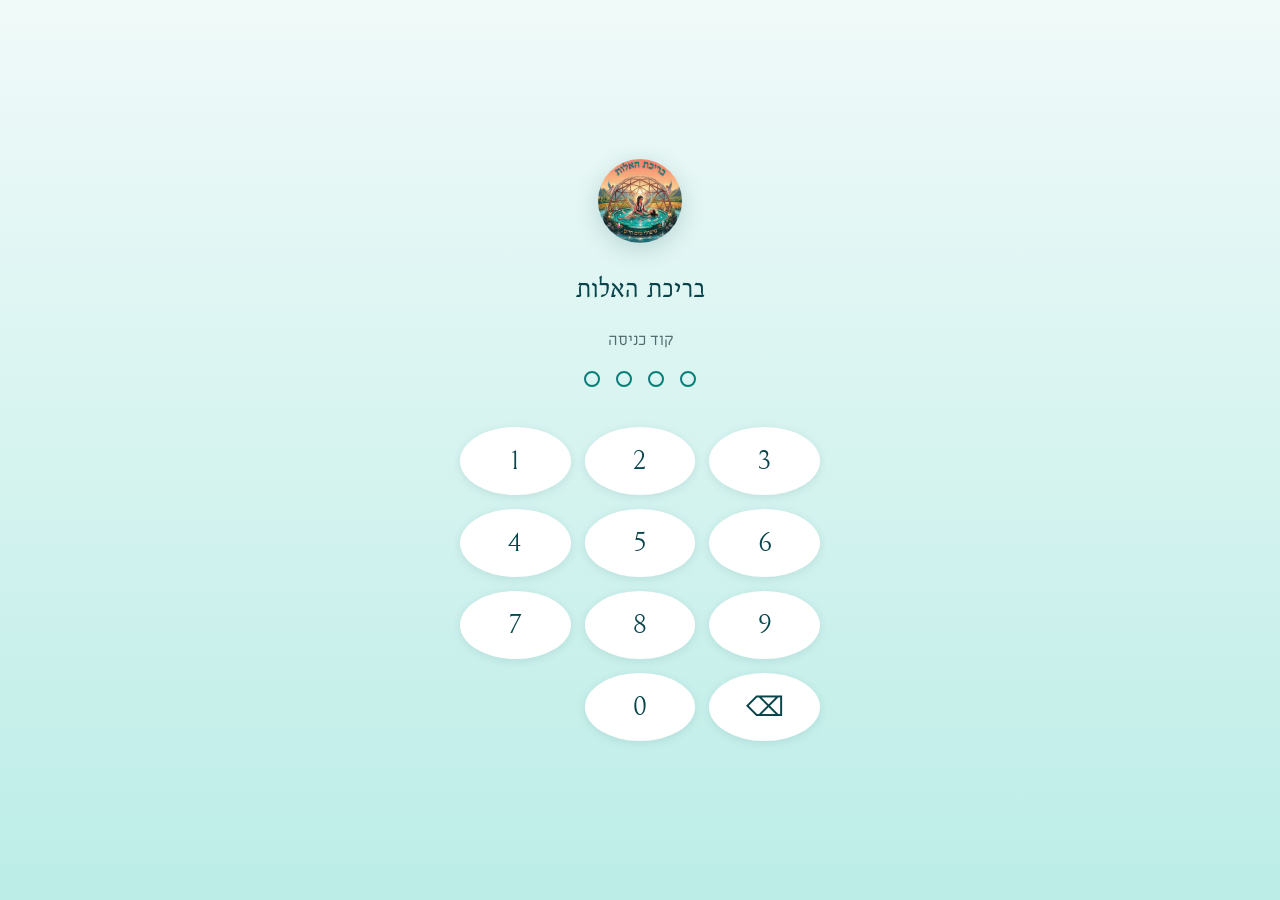
==== admin/index.html @ c6a6bc93 "מסך ניהול ודף קביעת תור admin/ — מסך הניהול של יהל (קוד כניסה נבדק בשרת), book/ — דף קביעת תור. שניה" ====
<!doctype html>
<html lang="he" dir="rtl">
<head>
<meta charset="utf-8">
<meta name="viewport" content="width=device-width, initial-scale=1, viewport-fit=cover">
<meta name="robots" content="noindex, nofollow">
<meta name="theme-color" content="#08444A">
<title>ניהול · בריכת האלות</title>
<link rel="preconnect" href="https://fonts.googleapis.com">
<link rel="preconnect" href="https://fonts.gstatic.com" crossorigin>
<link href="https://fonts.googleapis.com/css2?family=Bellefair&family=Miriam+Libre:wght@400;700&display=swap" rel="stylesheet">
<link rel="stylesheet" href="admin.css">
</head>
<body>

<!-- Code screen -->
<section id="lock" class="lock" hidden>
  <div class="lock-card">
    <img class="lock-art" src="../images/logo-art.jpg" alt="">
    <h1>בריכת האלות</h1>
    <p class="muted">קוד כניסה</p>
    <div class="dots" id="dots" aria-live="polite"><i></i><i></i><i></i><i></i></div>
    <p class="lock-msg" id="lockMsg" role="alert"></p>
    <div class="pad" id="pad">
      <button data-k="1">1</button><button data-k="2">2</button><button data-k="3">3</button>
      <button data-k="4">4</button><button data-k="5">5</button><button data-k="6">6</button>
      <button data-k="7">7</button><button data-k="8">8</button><button data-k="9">9</button>
      <span></span><button data-k="0">0</button><button data-k="del" aria-label="מחיקה">⌫</button>
    </div>
  </div>
</section>

<!-- App -->
<div id="app" class="app" hidden>
  <header class="top">
    <h1 id="viewTitle">יומן</h1>
    <button class="icon-btn" id="refreshBtn" aria-label="רענון">↻</button>
  </header>

  <main id="view" class="view"></main>

  <nav class="tabs" aria-label="ניווט">
    <button data-view="calendar" class="on"><span>🗓</span>יומן</button>
    <button data-view="clients"><span>👥</span>לידים ולקוחות</button>
    <button data-view="settings"><span>⚙</span>הגדרות</button>
  </nav>
</div>

<!-- Sheet (modal) -->
<div id="sheet" class="sheet" hidden>
  <div class="sheet-card" role="dialog" aria-modal="true">
    <button class="icon-btn sheet-close" id="sheetClose" aria-label="סגירה">✕</button>
    <div id="sheetBody"></div>
  </div>
</div>

<div id="toast" class="toast" role="status" hidden></div>

<script src="admin.js"></script>
</body>
</html>
---- admin/admin.css ----
/* מסך הניהול של בריכת האלות. אותם צבעים וגופנים כמו באתר (assets/style.css). */
:root{
  --lagoon:#08444A; --ink:#16363B; --muted:#4E6B6E; --turq-deep:#0A7C77; --turq:#2BC0B7;
  --shallow:#BCEDE7; --foam:#F0FAF9; --sun:#F2A65C; --white:#FFFFFF; --danger:#B4423A;
  --radius-lg:28px; --radius-sm:12px;
  --display:"Bellefair","Times New Roman",serif; --body:"Miriam Libre","Arial Hebrew",Arial,sans-serif;
}
*{box-sizing:border-box}
html,body{margin:0}
body{background:var(--foam);color:var(--ink);font:400 16px/1.55 var(--body);-webkit-tap-highlight-color:transparent}
[hidden]{display:none!important}
button,input,select,textarea{font:inherit;color:inherit}
h1,h2,h3{font-family:var(--display);font-weight:400;color:var(--lagoon);margin:0}
a{color:var(--turq-deep)}
.muted{color:var(--muted)}

/* ── buttons & fields ─────────────────────────── */
.btn{display:inline-flex;align-items:center;justify-content:center;gap:8px;min-height:44px;padding:0 18px;border-radius:999px;border:2px solid transparent;font-weight:700;cursor:pointer;text-decoration:none;background:var(--turq-deep);color:var(--white)}
.btn:hover{background:var(--lagoon)}
.btn.ghost{background:transparent;border-color:var(--turq-deep);color:var(--turq-deep)}
.btn.ghost:hover{background:var(--white)}
.btn.soft{background:var(--shallow);color:var(--lagoon)}
.btn.danger{background:transparent;border-color:var(--danger);color:var(--danger)}
.btn.small{min-height:36px;padding:0 14px;font-size:.92rem}
.btn[disabled]{opacity:.5;cursor:default}
.icon-btn{border:0;background:transparent;font-size:1.3rem;width:44px;height:44px;border-radius:50%;cursor:pointer;color:var(--lagoon)}
.icon-btn:hover{background:var(--shallow)}
label.field{display:block;margin:10px 0}
label.field > span{display:block;font-size:.85rem;color:var(--muted);margin-bottom:4px}
input,select,textarea{width:100%;min-height:44px;padding:8px 12px;border:1.5px solid #CFE3E1;border-radius:var(--radius-sm);background:var(--white)}
textarea{min-height:80px;resize:vertical}
input:focus,select:focus,textarea:focus{outline:2px solid var(--turq);outline-offset:1px;border-color:var(--turq)}
.row{display:flex;gap:10px;flex-wrap:wrap;align-items:center}
.row > *{flex:1 1 140px}
.actions{display:flex;gap:8px;flex-wrap:wrap;margin-top:12px}

/* ── code screen ──────────────────────────────── */
.lock{min-height:100vh;display:grid;place-items:center;padding:24px;background:linear-gradient(180deg,var(--foam),var(--shallow))}
.lock-card{width:min(360px,100%);text-align:center}
.lock-art{width:84px;height:84px;object-fit:cover;border-radius:50%;box-shadow:0 6px 24px rgba(8,68,74,.18)}
.lock h1{font-size:2rem;margin-top:12px}
.dots{display:flex;gap:16px;justify-content:center;margin:18px 0 6px}
.dots i{width:16px;height:16px;border-radius:50%;border:2px solid var(--turq-deep)}
.dots i.on{background:var(--turq-deep)}
.dots.shake{animation:shake .35s}
@keyframes shake{25%{transform:translateX(-8px)}75%{transform:translateX(8px)}}
.lock-msg{min-height:1.6em;color:var(--danger);font-size:.95rem;margin:4px 0 10px}
.pad{display:grid;grid-template-columns:repeat(3,1fr);gap:14px;direction:ltr}
.pad button{height:68px;border-radius:50%;border:0;background:var(--white);font:400 1.7rem var(--display);color:var(--lagoon);box-shadow:0 2px 10px rgba(8,68,74,.1);cursor:pointer}
.pad button:active{background:var(--shallow)}
.pad[aria-disabled="true"] button{opacity:.45;pointer-events:none}

/* ── app frame ────────────────────────────────── */
.app{min-height:100vh;padding-bottom:84px}
.top{position:sticky;top:0;z-index:5;display:flex;align-items:center;justify-content:space-between;padding:12px 16px;background:rgba(240,250,249,.96);backdrop-filter:blur(8px);box-shadow:0 1px 0 rgba(8,68,74,.1)}
.top h1{font-size:1.7rem}
.view{width:min(900px,100%);margin:0 auto;padding:16px}
.tabs{position:fixed;inset-inline:0;bottom:0;z-index:6;display:flex;background:var(--white);box-shadow:0 -1px 0 rgba(8,68,74,.12);padding-bottom:env(safe-area-inset-bottom)}
.tabs button{flex:1;border:0;background:transparent;padding:8px 4px 10px;font-size:.82rem;color:var(--muted);cursor:pointer;display:flex;flex-direction:column;align-items:center;gap:2px}
.tabs button span{font-size:1.25rem}
.tabs button.on{color:var(--turq-deep);font-weight:700}
@media (min-width:900px){
  .tabs{top:0;bottom:auto;inset-inline:auto;inset-inline-start:0;width:200px;height:100vh;flex-direction:column;justify-content:flex-start;padding-top:80px;box-shadow:-1px 0 0 rgba(8,68,74,.12)}
  .tabs button{flex:none;flex-direction:row;gap:10px;font-size:1rem;padding:14px 20px;justify-content:flex-start}
  .app{padding-bottom:0;padding-inline-start:200px}
}

/* ── cards & lists ────────────────────────────── */
.card{background:var(--white);border-radius:18px;padding:14px 16px;box-shadow:0 1px 3px rgba(8,68,74,.08);margin:10px 0}
.card.click{cursor:pointer}
.card.click:hover{box-shadow:0 3px 14px rgba(8,68,74,.14)}
.section-title{display:flex;align-items:center;justify-content:space-between;margin:22px 0 6px}
.section-title h2{font-size:1.45rem}
.pending{border-inline-start:5px solid var(--sun)}
.item-title{font-weight:700}
.item-sub{color:var(--muted);font-size:.92rem}
.chip{display:inline-block;padding:2px 10px;border-radius:999px;font-size:.8rem;font-weight:700;background:var(--shallow);color:var(--lagoon);white-space:nowrap}
.chip.s-new{background:#FDEBD7;color:#8A4A10}
.chip.s-ok{background:var(--shallow);color:var(--lagoon)}
.chip.s-done{background:#DDEFE0;color:#2F6B3A}
.chip.s-receipt{background:#E5E0F5;color:#4B3B8A}
.chip.s-off{background:#EEE;color:#666}
.chips{display:flex;gap:8px;overflow-x:auto;padding:4px 0 8px}
.chips button{border:1.5px solid #CFE3E1;background:var(--white);border-radius:999px;padding:6px 14px;cursor:pointer;white-space:nowrap}
.chips button.on{background:var(--turq-deep);border-color:var(--turq-deep);color:var(--white)}
.weeknav{display:flex;align-items:center;justify-content:space-between;gap:8px;margin:6px 0}
.weeknav strong{font-family:var(--display);font-size:1.25rem;color:var(--lagoon);font-weight:400}
.day{margin:14px 0}
.day h3{font-size:1.2rem;margin-bottom:4px}
.day.today h3::after{content:" · היום";color:var(--turq-deep);font-family:var(--body);font-size:.85rem}
.slot{display:flex;gap:12px;align-items:flex-start;padding:10px 12px;border-radius:14px;background:var(--white);margin:6px 0;box-shadow:0 1px 2px rgba(8,68,74,.06)}
.slot.click{cursor:pointer}
.slot .time{font-weight:700;min-width:96px;direction:ltr;text-align:right;color:var(--lagoon)}
.slot.busy{background:repeating-linear-gradient(-45deg,#F4F7F7,#F4F7F7 8px,#ECF1F1 8px,#ECF1F1 16px);box-shadow:none}
.slot.busy .time{color:var(--muted)}
.slot.st-בקשה-חדשה{border-inline-start:5px solid var(--sun)}
.slot.st-מאושר{border-inline-start:5px solid var(--turq-deep)}
.slot.st-בוצע{border-inline-start:5px solid #4E9A5B}
.slot.st-נדחה,.slot.st-בוטל{opacity:.55}
.empty{color:var(--muted);font-size:.92rem;padding:4px 2px}
.toolbar{display:flex;gap:8px;align-items:center;margin-bottom:6px}
.toolbar input{flex:1}
.kv{display:grid;grid-template-columns:auto 1fr;gap:4px 12px;margin:10px 0}
.kv dt{color:var(--muted)}
.kv dd{margin:0}
.status-line{display:flex;gap:8px;align-items:center;margin:4px 0}
.status-line b{min-width:80px}
.ok{color:#2F6B3A}.bad{color:var(--danger)}
table.grid{width:100%;border-collapse:collapse}
table.grid td{padding:6px 4px;vertical-align:middle;border-bottom:1px solid #E6F0EF}
table.grid input[type=time],table.grid input[type=number]{min-height:38px;padding:4px 8px}
table.grid input[type=checkbox]{width:22px;min-height:22px}

/* ── sheet ────────────────────────────────────── */
.sheet{position:fixed;inset:0;z-index:20;background:rgba(8,68,74,.35);display:flex;align-items:flex-end;justify-content:center}
.sheet-card{position:relative;width:min(640px,100%);max-height:92vh;overflow:auto;background:var(--foam);border-radius:24px 24px 0 0;padding:20px 18px 28px}
@media (min-width:700px){.sheet{align-items:center}.sheet-card{border-radius:24px}}
.sheet-close{position:absolute;top:10px;inset-inline-end:10px}
.sheet h2{font-size:1.7rem;margin-inline-end:44px}
.receipt-box{background:var(--white);border-radius:18px;padding:14px 16px;margin-top:16px;border:2px solid var(--shallow)}
.receipt-box h3{font-size:1.3rem;margin-bottom:6px}
.err{color:var(--danger);font-size:.92rem}

.toast{position:fixed;z-index:30;bottom:96px;inset-inline:16px;margin:auto;max-width:420px;background:var(--lagoon);color:var(--white);padding:12px 16px;border-radius:14px;text-align:center;box-shadow:0 6px 24px rgba(0,0,0,.2)}
.toast.bad{background:var(--danger)}
.loading{color:var(--muted);padding:20px 0;text-align:center}
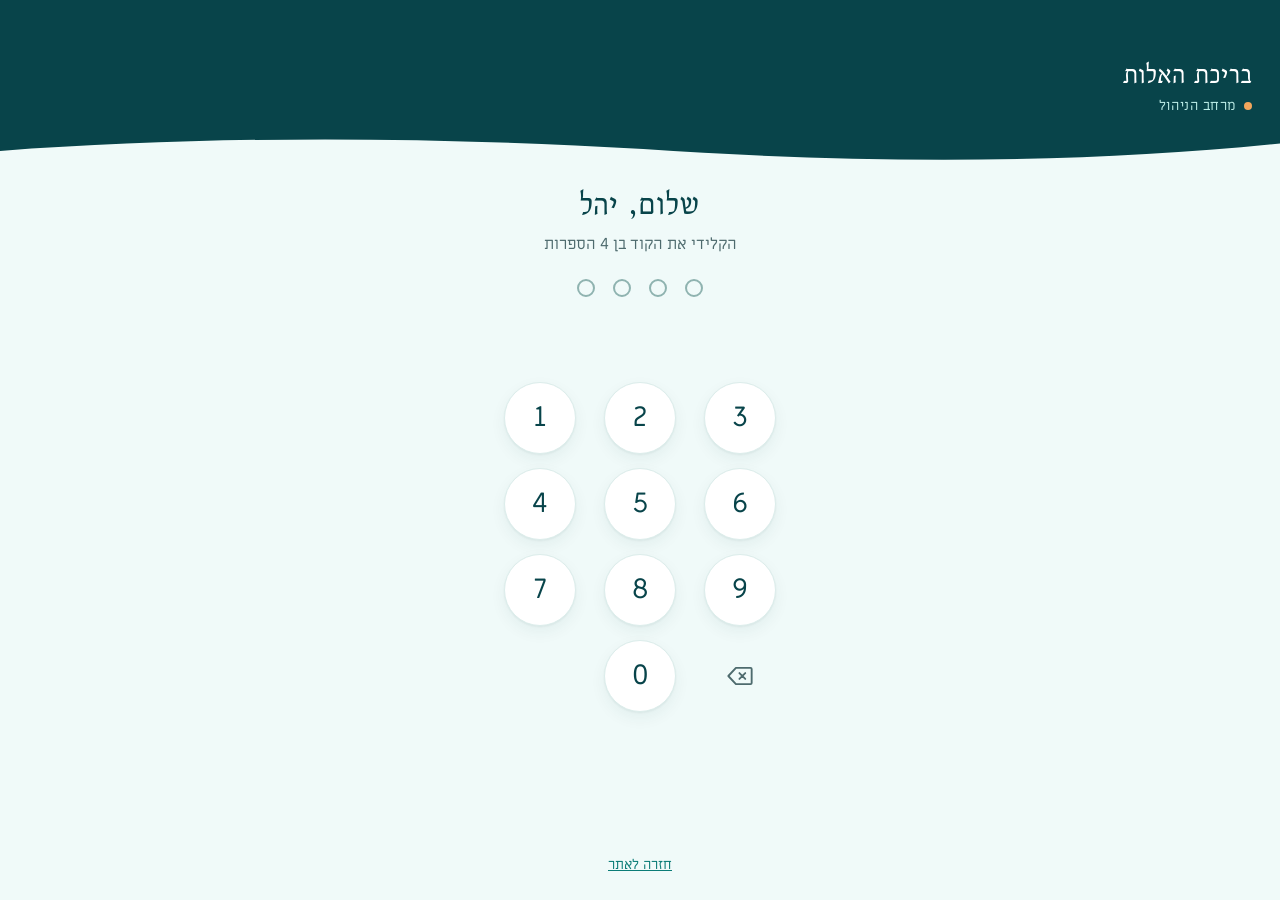
==== commit 97d7bf7b: "קביעת תור בדף הבית ומסך ניהול לפי העיצוב סקשן #booking בדף הבית ומסך /admin לפי Claude Design, עם נת" ====
--- a/admin/index.html
+++ b/admin/index.html
@@ -5,57 +5,15 @@
 <meta name="viewport" content="width=device-width, initial-scale=1, viewport-fit=cover">
 <meta name="robots" content="noindex, nofollow">
 <meta name="theme-color" content="#08444A">
-<title>ניהול · בריכת האלות</title>
+<title>מרחב הניהול · בריכת האלות</title>
 <link rel="preconnect" href="https://fonts.googleapis.com">
 <link rel="preconnect" href="https://fonts.gstatic.com" crossorigin>
 <link href="https://fonts.googleapis.com/css2?family=Bellefair&family=Miriam+Libre:wght@400;700&display=swap" rel="stylesheet">
 <link rel="stylesheet" href="admin.css">
 </head>
 <body>
-
-<!-- Code screen -->
-<section id="lock" class="lock" hidden>
-  <div class="lock-card">
-    <img class="lock-art" src="../images/logo-art.jpg" alt="">
-    <h1>בריכת האלות</h1>
-    <p class="muted">קוד כניסה</p>
-    <div class="dots" id="dots" aria-live="polite"><i></i><i></i><i></i><i></i></div>
-    <p class="lock-msg" id="lockMsg" role="alert"></p>
-    <div class="pad" id="pad">
-      <button data-k="1">1</button><button data-k="2">2</button><button data-k="3">3</button>
-      <button data-k="4">4</button><button data-k="5">5</button><button data-k="6">6</button>
-      <button data-k="7">7</button><button data-k="8">8</button><button data-k="9">9</button>
-      <span></span><button data-k="0">0</button><button data-k="del" aria-label="מחיקה">⌫</button>
-    </div>
-  </div>
-</section>
-
-<!-- App -->
-<div id="app" class="app" hidden>
-  <header class="top">
-    <h1 id="viewTitle">יומן</h1>
-    <button class="icon-btn" id="refreshBtn" aria-label="רענון">↻</button>
-  </header>
-
-  <main id="view" class="view"></main>
-
-  <nav class="tabs" aria-label="ניווט">
-    <button data-view="calendar" class="on"><span>🗓</span>יומן</button>
-    <button data-view="clients"><span>👥</span>לידים ולקוחות</button>
-    <button data-view="settings"><span>⚙</span>הגדרות</button>
-  </nav>
-</div>
-
-<!-- Sheet (modal) -->
-<div id="sheet" class="sheet" hidden>
-  <div class="sheet-card" role="dialog" aria-modal="true">
-    <button class="icon-btn sheet-close" id="sheetClose" aria-label="סגירה">✕</button>
-    <div id="sheetBody"></div>
-  </div>
-</div>
-
-<div id="toast" class="toast" role="status" hidden></div>
-
+<!-- המסך נבנה כולו ב-admin.js. הנתונים מגיעים מהשרת; עם ?demo בכתובת הם מגיעים מ-sample.json. -->
+<div id="root"><p class="loading">טוענת…</p></div>
 <script src="admin.js"></script>
 </body>
 </html>
--- a/admin/admin.css
+++ b/admin/admin.css
@@ -1,126 +1,382 @@
-/* מסך הניהול של בריכת האלות. אותם צבעים וגופנים כמו באתר (assets/style.css). */
+/* מסך הניהול של בריכת האלות. עיצוב: design-handoff/screens/admin (Claude Design). */
 :root{
   --lagoon:#08444A; --ink:#16363B; --muted:#4E6B6E; --turq-deep:#0A7C77; --turq:#2BC0B7;
-  --shallow:#BCEDE7; --foam:#F0FAF9; --sun:#F2A65C; --white:#FFFFFF; --danger:#B4423A;
-  --radius-lg:28px; --radius-sm:12px;
-  --display:"Bellefair","Times New Roman",serif; --body:"Miriam Libre","Arial Hebrew",Arial,sans-serif;
+  --shallow:#BCEDE7; --foam:#F0FAF9; --sun:#F2A65C; --sun-deep:#9A4E12; --sun-tint:#FDF1E4;
+  --line:#C9DEDC; --field:#F7FCFC; --divider:#E3EFEE; --soft:#E3F6F3; --edge:#D3E7E5; --white:#FFFFFF;
+  --r-card:28px; --r-field:12px;
+  --shadow-card:0 1px 2px rgba(8,68,74,.05),0 10px 28px rgba(8,68,74,.07);
+  --head:"Bellefair",serif; --body:"Miriam Libre",system-ui,sans-serif;
 }
 *{box-sizing:border-box}
 html,body{margin:0}
 body{background:var(--foam);color:var(--ink);font:400 16px/1.55 var(--body);-webkit-tap-highlight-color:transparent}
 [hidden]{display:none!important}
 button,input,select,textarea{font:inherit;color:inherit}
-h1,h2,h3{font-family:var(--display);font-weight:400;color:var(--lagoon);margin:0}
+button{cursor:pointer}
 a{color:var(--turq-deep)}
+h1,h2,h3,h4{font-family:var(--head);font-weight:400;color:var(--lagoon);margin:0;line-height:1.15}
+:focus-visible{outline:3px solid var(--turq);outline-offset:2px}
+svg.i{width:20px;height:20px;fill:none;stroke:currentColor;stroke-width:1.8;stroke-linecap:round;stroke-linejoin:round;flex:none}
+.ltr{direction:ltr;unicode-bidi:isolate}
 .muted{color:var(--muted)}
-
-/* ── buttons & fields ─────────────────────────── */
-.btn{display:inline-flex;align-items:center;justify-content:center;gap:8px;min-height:44px;padding:0 18px;border-radius:999px;border:2px solid transparent;font-weight:700;cursor:pointer;text-decoration:none;background:var(--turq-deep);color:var(--white)}
+.sr{position:absolute;width:1px;height:1px;overflow:hidden;clip-path:inset(50%);white-space:nowrap}
+
+/* ── buttons ─────────────────────────────── */
+.btn{display:inline-flex;align-items:center;justify-content:center;gap:8px;min-height:50px;padding:0 20px;border-radius:999px;border:0;background:var(--turq-deep);color:var(--white);font-weight:700;text-decoration:none}
 .btn:hover{background:var(--lagoon)}
-.btn.ghost{background:transparent;border-color:var(--turq-deep);color:var(--turq-deep)}
-.btn.ghost:hover{background:var(--white)}
-.btn.soft{background:var(--shallow);color:var(--lagoon)}
-.btn.danger{background:transparent;border-color:var(--danger);color:var(--danger)}
-.btn.small{min-height:36px;padding:0 14px;font-size:.92rem}
-.btn[disabled]{opacity:.5;cursor:default}
-.icon-btn{border:0;background:transparent;font-size:1.3rem;width:44px;height:44px;border-radius:50%;cursor:pointer;color:var(--lagoon)}
-.icon-btn:hover{background:var(--shallow)}
-label.field{display:block;margin:10px 0}
-label.field > span{display:block;font-size:.85rem;color:var(--muted);margin-bottom:4px}
-input,select,textarea{width:100%;min-height:44px;padding:8px 12px;border:1.5px solid #CFE3E1;border-radius:var(--radius-sm);background:var(--white)}
-textarea{min-height:80px;resize:vertical}
-input:focus,select:focus,textarea:focus{outline:2px solid var(--turq);outline-offset:1px;border-color:var(--turq)}
-.row{display:flex;gap:10px;flex-wrap:wrap;align-items:center}
-.row > *{flex:1 1 140px}
-.actions{display:flex;gap:8px;flex-wrap:wrap;margin-top:12px}
-
-/* ── code screen ──────────────────────────────── */
-.lock{min-height:100vh;display:grid;place-items:center;padding:24px;background:linear-gradient(180deg,var(--foam),var(--shallow))}
-.lock-card{width:min(360px,100%);text-align:center}
-.lock-art{width:84px;height:84px;object-fit:cover;border-radius:50%;box-shadow:0 6px 24px rgba(8,68,74,.18)}
-.lock h1{font-size:2rem;margin-top:12px}
-.dots{display:flex;gap:16px;justify-content:center;margin:18px 0 6px}
-.dots i{width:16px;height:16px;border-radius:50%;border:2px solid var(--turq-deep)}
-.dots i.on{background:var(--turq-deep)}
+.btn:disabled{opacity:.45;cursor:default;background:var(--turq-deep)}
+.btn.out{background:var(--white);border:1px solid var(--turq-deep);color:var(--turq-deep)}
+.btn.out:hover{background:var(--soft)}
+.btn.plain{background:var(--white);border:1px solid var(--line);color:var(--ink);font-weight:400}
+.btn.dark{background:var(--white);border:1.5px solid var(--lagoon);color:var(--lagoon)}
+.btn.big{min-height:62px;font-size:1.125rem;box-shadow:0 10px 24px rgba(10,124,119,.28)}
+.btn.block{width:100%}
+.linkbtn{min-height:44px;border:0;background:transparent;color:var(--turq-deep);text-decoration:underline;text-underline-offset:4px;font-size:.94rem}
+.round{width:44px;height:44px;flex:none;padding:0;border-radius:999px;border:1px solid var(--edge);background:var(--white);color:var(--lagoon);display:inline-flex;align-items:center;justify-content:center}
+.round:hover{background:var(--soft)}
+.back{display:inline-flex;align-items:center;gap:4px;min-height:44px;padding:0 12px 0 16px;border-radius:999px;color:var(--turq-deep);text-decoration:none;font-weight:700;background:transparent;border:0}
+
+/* ── fields ─────────────────────────────── */
+.field{display:flex;flex-direction:column;gap:6px}
+.field > label,.lbl{font-size:.875rem;font-weight:700;color:var(--lagoon)}
+.input,.field input,.field textarea,.field select{width:100%;height:52px;padding:0 14px;border-radius:var(--r-field);border:1px solid var(--line);background:var(--field);font-size:16px;color:var(--ink)}
+.field textarea,textarea.input{height:auto;padding:12px 14px;line-height:1.55;font-size:.94rem;resize:vertical}
+.input:focus,.field input:focus,.field textarea:focus,.field select:focus{outline:none;border:1.5px solid var(--turq-deep);background:var(--white)}
+input[dir="ltr"]{text-align:right}
+
+/* ── status chips (design: System + Home ST map) ── */
+.pill{display:inline-flex;align-items:center;gap:6px;height:26px;padding:0 10px;border-radius:999px;font-size:.8125rem;font-weight:700;white-space:nowrap;border:1.5px solid transparent}
+.st-new{background:var(--sun-tint);border:1.5px dashed var(--sun);color:var(--sun-deep)}
+.st-approved{background:var(--turq-deep);border-color:var(--turq-deep);color:var(--white)}
+.st-done{background:var(--shallow);border-color:var(--shallow);color:var(--lagoon)}
+.st-invoiced{background:var(--white);border-color:var(--lagoon);color:var(--lagoon)}
+.st-off{background:#E7EEEE;border-color:#E7EEEE;color:var(--muted)}
+.lp-new{background:var(--sun-tint);color:var(--sun-deep)}
+.lp-working{background:var(--shallow);color:var(--lagoon)}
+.lp-client{background:var(--turq-deep);color:var(--white)}
+.lp-irrelevant{background:#E7EEEE;color:var(--muted)}
+.count{min-width:28px;height:28px;padding:0 8px;border-radius:999px;background:var(--sun);color:var(--ink);font-size:.875rem;font-weight:700;display:inline-flex;align-items:center;justify-content:center}
+
+/* ── login ─────────────────────────────── */
+.login{min-height:100vh;min-height:100dvh;display:flex;flex-direction:column;background:var(--foam)}
+.band{background:var(--lagoon);padding:48px 22px 14px;display:flex;flex-direction:column;gap:4px}
+.band h1{color:var(--white);font-size:2.25rem;line-height:1.1}
+.band .sub{font-size:.94rem;color:#E3F6F3}
+.band .eyebrow{display:inline-flex;align-items:center;gap:8px;font-size:.875rem;letter-spacing:.04em;color:var(--shallow)}
+.band .eyebrow::before{content:"";width:8px;height:8px;border-radius:999px;background:var(--sun)}
+.band .date{font-size:.875rem;color:var(--shallow)}
+.wave{display:block;width:100%;height:30px;fill:var(--lagoon);margin-top:-1px}
+.login .band{padding:56px 28px 18px}
+.login .band .brand{font-family:var(--head);font-size:2rem;line-height:1.1;color:var(--white)}
+.login-body{flex:1 1 auto;display:flex;flex-direction:column;align-items:center;padding:18px 28px 24px;gap:22px}
+.login-head{display:flex;flex-direction:column;align-items:center;gap:6px;text-align:center}
+.login-head h1{font-size:2.375rem}
+.login-head p{margin:0;color:var(--muted)}
+.lock-ico{width:64px;height:64px;border-radius:999px;background:var(--sun-tint);color:var(--sun-deep);display:inline-flex;align-items:center;justify-content:center}
+.lock-ico.ok{background:var(--turq-deep);color:var(--white)}
+.lock-ico svg.i{width:28px;height:28px}
+.dots{display:flex;gap:18px;height:20px;align-items:center;direction:ltr}
+.dots i{width:18px;height:18px;border-radius:999px;border:2px solid #8FB3B0;background:transparent}
+.dots i.on{border-color:var(--turq-deep);background:var(--turq-deep)}
+.dots.err i{border-color:var(--sun);background:var(--sun-tint)}
+.dots.err i.on{background:var(--turq-deep)}
 .dots.shake{animation:shake .35s}
 @keyframes shake{25%{transform:translateX(-8px)}75%{transform:translateX(8px)}}
-.lock-msg{min-height:1.6em;color:var(--danger);font-size:.95rem;margin:4px 0 10px}
-.pad{display:grid;grid-template-columns:repeat(3,1fr);gap:14px;direction:ltr}
-.pad button{height:68px;border-radius:50%;border:0;background:var(--white);font:400 1.7rem var(--display);color:var(--lagoon);box-shadow:0 2px 10px rgba(8,68,74,.1);cursor:pointer}
-.pad button:active{background:var(--shallow)}
-.pad[aria-disabled="true"] button{opacity:.45;pointer-events:none}
-
-/* ── app frame ────────────────────────────────── */
-.app{min-height:100vh;padding-bottom:84px}
-.top{position:sticky;top:0;z-index:5;display:flex;align-items:center;justify-content:space-between;padding:12px 16px;background:rgba(240,250,249,.96);backdrop-filter:blur(8px);box-shadow:0 1px 0 rgba(8,68,74,.1)}
-.top h1{font-size:1.7rem}
-.view{width:min(900px,100%);margin:0 auto;padding:16px}
-.tabs{position:fixed;inset-inline:0;bottom:0;z-index:6;display:flex;background:var(--white);box-shadow:0 -1px 0 rgba(8,68,74,.12);padding-bottom:env(safe-area-inset-bottom)}
-.tabs button{flex:1;border:0;background:transparent;padding:8px 4px 10px;font-size:.82rem;color:var(--muted);cursor:pointer;display:flex;flex-direction:column;align-items:center;gap:2px}
-.tabs button span{font-size:1.25rem}
-.tabs button.on{color:var(--turq-deep);font-weight:700}
-@media (min-width:900px){
-  .tabs{top:0;bottom:auto;inset-inline:auto;inset-inline-start:0;width:200px;height:100vh;flex-direction:column;justify-content:flex-start;padding-top:80px;box-shadow:-1px 0 0 rgba(8,68,74,.12)}
-  .tabs button{flex:none;flex-direction:row;gap:10px;font-size:1rem;padding:14px 20px;justify-content:flex-start}
-  .app{padding-bottom:0;padding-inline-start:200px}
+@media (prefers-reduced-motion:reduce){.dots.shake{animation:none}}
+.login-msg{min-height:40px;display:flex;align-items:center}
+.errpill{display:inline-flex;align-items:center;gap:8px;padding:8px 16px;border-radius:999px;background:var(--sun-tint);color:var(--sun-deep);font-size:.94rem}
+.pad{display:grid;grid-template-columns:repeat(3,72px);gap:14px 28px;direction:ltr}
+.pad button{width:72px;height:72px;padding:0;border-radius:999px;border:1px solid #DCEDEB;background:var(--white);color:var(--lagoon);font-size:1.75rem;line-height:1;box-shadow:0 1px 2px rgba(8,68,74,.06),0 6px 16px rgba(8,68,74,.06)}
+.pad button.del{border:0;background:transparent;box-shadow:none;color:var(--muted);display:inline-flex;align-items:center;justify-content:center}
+.pad button.del svg.i{width:28px;height:28px;stroke-width:1.6}
+.pad button:active{background:var(--soft)}
+.pad.off{opacity:.35;pointer-events:none}
+.login .home-link{margin-top:auto;font-size:.875rem}
+
+/* ── app frame ─────────────────────────────── */
+.app{min-height:100vh;min-height:100dvh;display:flex;flex-direction:column}
+.side{display:none}
+.main{flex:1 1 auto;display:flex;flex-direction:column;min-width:0}
+.content{flex:1 1 auto;display:flex;flex-direction:column;gap:36px;padding:8px 20px 28px}
+.content.tight{gap:18px;padding-top:6px}
+.page-head{display:none}
+.topbar{display:flex;align-items:center;justify-content:space-between;gap:12px;padding:44px 16px 8px}
+.tabs{position:sticky;bottom:0;z-index:5;display:grid;grid-template-columns:repeat(3,minmax(0,1fr));padding:8px 8px calc(20px + env(safe-area-inset-bottom));background:var(--white);border-top:1px solid #D7EBE9;box-shadow:0 -8px 24px rgba(8,68,74,.06)}
+.tabs a{display:flex;flex-direction:column;align-items:center;gap:4px;padding:4px 0;text-decoration:none;color:var(--muted);font-size:.8125rem}
+.tabs a .ico{width:56px;height:32px;border-radius:999px;display:inline-flex;align-items:center;justify-content:center}
+.tabs a .ico svg.i{width:22px;height:22px}
+.tabs a[aria-current="page"]{color:var(--turq-deep);font-weight:700}
+.tabs a[aria-current="page"] .ico{background:var(--shallow);color:var(--lagoon)}
+
+/* ── home ─────────────────────────────── */
+.home-band{flex-direction:row;align-items:flex-start;justify-content:space-between;gap:12px}
+.band .plus{width:46px;height:46px;flex:none;padding:0;border-radius:999px;border:1px solid rgba(255,255,255,.28);background:rgba(255,255,255,.08);color:var(--white);display:inline-flex;align-items:center;justify-content:center}
+.band .plus svg.i{width:22px;height:22px;stroke-width:2}
+.sec{display:flex;flex-direction:column;gap:14px}
+.sec-head{display:flex;align-items:center;gap:10px}
+.sec-head.split{justify-content:space-between}
+.sec-head h2{font-size:1.75rem;line-height:1.2}
+.toast{display:flex;flex-direction:column;gap:10px;padding:14px 16px;border-radius:20px;background:var(--lagoon);color:var(--white)}
+.toast .row{display:flex;flex-wrap:wrap;gap:8px 16px;align-items:center}
+.toast a{display:inline-flex;align-items:center;gap:6px;height:40px;padding:0 14px;border-radius:999px;background:var(--shallow);color:var(--lagoon);text-decoration:none;font-size:.875rem;font-weight:700}
+.toast a svg.i{width:16px;height:16px}
+.toast button{height:40px;padding:0 6px;border:0;background:transparent;color:var(--shallow);font-size:.875rem;font-weight:700;text-decoration:underline;text-underline-offset:3px}
+.req{display:flex;flex-direction:column;gap:12px;padding:18px;border-radius:var(--r-card);background:var(--white);box-shadow:var(--shadow-card)}
+.req-top{display:flex;align-items:flex-start;justify-content:space-between;gap:10px}
+.req-top > div{display:flex;flex-direction:column;gap:6px}
+.req h3{font-size:1.5rem}
+.req .ago{font-size:.8125rem;color:var(--muted);white-space:nowrap}
+.req-lines{display:flex;flex-direction:column;gap:6px;font-size:.94rem}
+.req-lines > *{display:flex;align-items:center;gap:8px}
+.req-lines svg.i{width:18px;height:18px;color:var(--turq-deep);stroke-width:1.7}
+.req-lines strong{color:var(--lagoon)}
+.req-lines a{color:var(--turq-deep);text-decoration:none}
+.quote{margin:0;padding:10px 14px;border-radius:16px;background:var(--foam);font-size:.875rem}
+.req-actions{display:flex;gap:10px}
+.req-actions .btn{flex:1 1 0;min-height:50px}
+.req-actions .btn svg.i{width:18px;height:18px;stroke-width:2.6}
+.empty{display:flex;align-items:center;gap:12px;padding:18px;border-radius:var(--r-card);border:1px dashed #B7D3D0;color:var(--muted)}
+.empty svg.i{color:var(--turq-deep);width:24px;height:24px}
+.seg{display:inline-flex;padding:4px;border-radius:999px;background:var(--white);border:1px solid var(--edge)}
+.seg button{height:40px;min-width:64px;padding:0 16px;border:0;border-radius:999px;background:transparent;font-size:.94rem;font-weight:700}
+.seg button[aria-pressed="true"]{background:var(--turq-deep);color:var(--white)}
+.range{display:flex;align-items:center;justify-content:space-between;gap:8px}
+.range .mid{text-align:center}
+.range .mid b{display:block;color:var(--lagoon)}
+.range .mid span{font-size:.8125rem;color:var(--muted)}
+.legend{display:flex;flex-wrap:wrap;gap:8px 14px;font-size:.8125rem}
+.legend span{display:inline-flex;align-items:center;gap:6px}
+.legend i{width:14px;height:14px;border-radius:4px;display:inline-block}
+.lg-new{background:var(--sun-tint);border:1.5px dashed var(--sun)}
+.lg-approved{background:var(--turq-deep)}
+.lg-done{background:var(--shallow)}
+.lg-invoiced{background:var(--white);border:1.5px solid var(--lagoon)}
+.agenda{display:flex;flex-direction:column;gap:10px}
+.ag{display:flex;gap:12px;align-items:stretch;color:inherit;text-decoration:none}
+.ag .tm{width:50px;flex:none;display:flex;flex-direction:column;padding-top:12px;direction:ltr;text-align:right}
+.ag .tm b{font-size:.94rem;color:var(--lagoon)}
+.ag .tm span{font-size:.8125rem;color:var(--muted)}
+.ag .card{flex:1 1 auto;min-width:0;display:flex;flex-direction:column;gap:3px;padding:12px 16px;border-radius:22px;border:1.5px solid transparent}
+.ag .card .nm{display:flex;align-items:center;justify-content:space-between;gap:8px;font-weight:700}
+.ag .card .tr{font-size:.875rem}
+.ag .card .lab{display:inline-flex;align-items:center;gap:6px;font-size:.8125rem;font-weight:700}
+.ag .card .lab svg.i{width:15px;height:15px;stroke-width:2.2}
+.c-new{background:var(--sun-tint);border:1.5px dashed var(--sun)!important;color:var(--ink)}
+.c-new .tr{color:var(--muted)}.c-new .lab{color:var(--sun-deep)}
+.c-approved{background:var(--turq-deep);border-color:var(--turq-deep)!important;color:var(--white)}
+.c-approved .tr{color:#E3F6F3}.c-approved .lab{color:var(--white)}
+.c-done{background:var(--shallow);border-color:var(--shallow)!important;color:var(--lagoon)}
+.c-invoiced{background:var(--white);border-color:var(--lagoon)!important;color:var(--lagoon)}
+.c-invoiced .tr{color:var(--muted)}
+.c-busy{background:repeating-linear-gradient(-45deg,#F4F7F7 0 8px,#ECF1F1 8px 16px);border:1.5px solid #E3EFEE!important;color:var(--muted)}
+.now{display:inline-flex;align-items:center;gap:5px;height:24px;padding:0 9px;border-radius:999px;background:var(--sun);color:var(--ink);font-size:.75rem;font-weight:700}
+.now::before{content:"";width:6px;height:6px;border-radius:999px;background:var(--ink)}
+.ag .free{flex:1 1 auto;min-height:48px;display:flex;align-items:center;justify-content:space-between;padding:0 16px;border-radius:22px;border:1.5px dashed #B7D3D0;background:transparent;color:var(--muted);font-size:.875rem;text-align:right}
+.ag .free b{display:inline-flex;align-items:center;gap:4px;color:var(--turq-deep)}
+.ag .free b svg.i{width:16px;height:16px;stroke-width:2.2}
+.ag .tm.small{padding-top:10px;font-size:.8125rem;color:var(--muted)}
+.week{display:grid;grid-template-columns:repeat(7,minmax(0,1fr));gap:5px}
+.wcol{display:flex;flex-direction:column;gap:6px;min-width:0}
+.whead{display:flex;flex-direction:column;align-items:center;gap:2px}
+.whead span{font-size:.75rem;color:var(--muted)}
+.whead b{width:30px;height:30px;border-radius:999px;display:inline-flex;align-items:center;justify-content:center;font-size:.94rem;color:var(--lagoon)}
+.whead.today b{background:var(--turq-deep);color:var(--white)}
+.wbody{min-height:300px;display:flex;flex-direction:column;gap:5px;padding:5px 3px;border-radius:16px;background:var(--white);border:1px solid var(--divider)}
+.wbody.closed{background:transparent;border:1px dashed #B7D3D0}
+.wbody.closed::after{content:"סגור";margin:auto;font-size:.75rem;color:var(--muted)}
+.wbody a{display:flex;align-items:center;justify-content:center;height:36px;border-radius:10px;border:1.5px solid transparent;font-size:.75rem;font-weight:700;text-decoration:none;direction:ltr}
+.week-sum{display:flex;flex-direction:column;gap:8px;padding:16px 18px;border-radius:var(--r-card);background:var(--white);box-shadow:var(--shadow-card)}
+.week-sum b{color:var(--lagoon)}
+.week-sum a{align-self:flex-start;display:inline-flex;align-items:center;gap:6px;font-weight:700}
+
+/* ── treatment ─────────────────────────────── */
+.who{display:flex;align-items:center;gap:14px}
+.avatar{width:60px;height:60px;flex:none;border-radius:999px;background:var(--shallow);color:var(--lagoon);display:inline-flex;align-items:center;justify-content:center;font-family:var(--head);font-size:1.5rem}
+.who h1{font-size:2.125rem;line-height:1.1}
+.who span{font-size:.875rem;color:var(--muted)}
+.duo{display:flex;gap:10px}
+.duo > *{flex:1 1 0}
+.list-card{display:flex;flex-direction:column;padding:6px 20px;border-radius:var(--r-card);background:var(--white);box-shadow:var(--shadow-card)}
+.list-card > div{display:flex;align-items:center;gap:12px;padding:12px 0;border-bottom:1px solid var(--divider)}
+.list-card > div:last-child{border-bottom:0}
+.list-card svg.i{color:var(--turq-deep);stroke-width:1.7}
+.note-card{display:flex;flex-direction:column;gap:8px;padding:18px 20px;border-radius:var(--r-card);background:var(--white);box-shadow:var(--shadow-card)}
+.note-card .hd{display:flex;align-items:baseline;justify-content:space-between}
+.note-card .hd label{font-weight:700;color:var(--lagoon)}
+.note-card .hd span{font-size:.8125rem;color:var(--muted)}
+.to-client{display:flex;align-items:center;justify-content:space-between;gap:12px;padding:14px 20px;border-radius:var(--r-card);background:var(--soft);color:var(--lagoon);text-decoration:none}
+.t-actions{margin-top:auto;display:flex;flex-direction:column;gap:6px;padding:16px 0 28px}
+
+/* sheet (bottom on mobile, centered on desktop) */
+.sheet-wrap{position:fixed;inset:0;z-index:30;display:flex;align-items:flex-end;justify-content:center;background:rgba(8,68,74,.5)}
+.sheet{width:min(560px,100%);max-height:92vh;overflow:auto;display:flex;flex-direction:column;gap:18px;padding:10px 22px 30px;border-radius:28px 28px 0 0;background:var(--white);box-shadow:0 -12px 40px rgba(8,68,74,.25)}
+.sheet .grip{align-self:center;width:44px;height:5px;border-radius:999px;background:var(--line)}
+.sheet .hd{display:flex;align-items:flex-start;justify-content:space-between;gap:12px}
+.sheet .hd h2{font-size:2rem}
+.sheet .hd p{margin:2px 0 0;font-size:.875rem;color:var(--muted)}
+.money{display:flex;align-items:center;gap:10px;height:64px;padding:0 16px;border-radius:var(--r-field);border:1.5px solid var(--turq-deep);background:var(--field)}
+.money span{font-size:1.5rem;color:var(--muted)}
+.money input{flex:1 1 auto;min-width:0;height:60px;border:0;background:transparent;font-size:1.75rem;font-weight:700;color:var(--lagoon);outline:none}
+.hint{font-size:.8125rem;color:var(--muted)}
+.methods{display:grid;grid-template-columns:repeat(2,minmax(0,1fr));gap:10px}
+.methods button{height:56px;border-radius:var(--r-field);border:1px solid var(--line);background:var(--white);color:var(--lagoon);font-weight:700;display:inline-flex;align-items:center;justify-content:center;gap:8px}
+.methods button[aria-pressed="true"]{border:2px solid var(--turq-deep);background:var(--soft)}
+.check{display:flex;align-items:center;gap:10px;font-size:.94rem}
+.check input{width:22px;height:22px;margin:0;accent-color:var(--turq-deep)}
+.done-head{display:flex;flex-direction:column;align-items:center;gap:14px;text-align:center;padding-top:6px}
+.done-ico{width:76px;height:76px;border-radius:999px;background:var(--turq-deep);color:var(--white);display:inline-flex;align-items:center;justify-content:center}
+.done-ico svg.i{width:36px;height:36px;stroke-width:2.3}
+.done-box{display:flex;flex-direction:column;gap:2px;width:100%;padding:16px 18px;border-radius:20px;background:var(--foam)}
+.done-box .no{font-size:1.875rem;font-weight:700;color:var(--lagoon);line-height:1.2}
+
+/* ── leads ─────────────────────────────── */
+.quick{display:flex;flex-direction:column;gap:10px;padding:18px;border-radius:var(--r-card);background:var(--white);box-shadow:var(--shadow-card)}
+.quick .row{display:flex;gap:10px}
+.quick .row .input{flex:1 1 auto;min-width:0;font-size:1.06rem}
+.quick .row .btn{flex:none}
+.flash{display:inline-flex;align-items:center;gap:6px;font-size:.875rem;color:var(--turq-deep);font-weight:700}
+.search{position:relative}
+.search svg.i{position:absolute;right:14px;top:15px;color:var(--muted)}
+.search input{width:100%;height:52px;padding:0 44px 0 14px;border-radius:var(--r-field);border:1px solid var(--line);background:var(--white);font-size:16px}
+.filters{display:flex;gap:8px;overflow-x:auto;margin:0 -20px;padding:0 20px 4px;scrollbar-width:none}
+.filters::-webkit-scrollbar{display:none}
+.filters button{flex:none;height:40px;padding:0 14px;border-radius:999px;border:1px solid var(--edge);background:var(--white);font-size:.875rem;font-weight:700;display:inline-flex;align-items:center;gap:8px}
+.filters button span{min-width:22px;height:22px;padding:0 6px;border-radius:999px;background:var(--foam);font-size:.75rem;display:inline-flex;align-items:center;justify-content:center}
+.filters button[aria-pressed="true"]{background:var(--lagoon);border-color:var(--lagoon);color:var(--white)}
+.filters button[aria-pressed="true"] span{background:rgba(255,255,255,.18)}
+.people{display:flex;flex-direction:column;border-radius:var(--r-card);background:var(--white);box-shadow:var(--shadow-card);overflow:hidden}
+.person{display:flex;align-items:center;gap:12px;padding:14px 18px;border-bottom:1px solid var(--divider);color:inherit;text-decoration:none}
+.person:last-child{border-bottom:0}
+.person .av{width:44px;height:44px;flex:none;border-radius:999px;display:inline-flex;align-items:center;justify-content:center;font-family:var(--head);font-size:1.125rem}
+.av-new{background:var(--sun-tint);color:var(--sun-deep)}.av-working{background:var(--soft);color:var(--lagoon)}
+.av-client{background:var(--shallow);color:var(--lagoon)}.av-irrelevant{background:#EEF3F3;color:var(--muted)}
+.person .body{flex:1 1 auto;min-width:0;display:flex;flex-direction:column;gap:1px}
+.person .top{display:flex;align-items:center;justify-content:space-between;gap:8px}
+.person .nm{font-weight:700;color:var(--lagoon);overflow:hidden;text-overflow:ellipsis;white-space:nowrap}
+.person .ph{font-size:.875rem;color:var(--muted);direction:ltr;text-align:right}
+.person .meta{font-size:.8125rem;color:var(--muted);overflow:hidden;text-overflow:ellipsis;white-space:nowrap}
+.person .pill{height:26px;font-size:.75rem;border:0}
+.none{padding:28px 20px;text-align:center;color:var(--muted)}
+
+/* ── client ─────────────────────────────── */
+.c-head{display:flex;flex-direction:column;align-items:center;gap:8px;text-align:center}
+.c-head .avatar{width:76px;height:76px;font-size:1.875rem}
+.c-head h1{font-size:2.375rem}
+.tiles{display:grid;grid-template-columns:repeat(3,minmax(0,1fr));gap:10px}
+.tiles a{height:64px;border-radius:20px;background:var(--white);border:1px solid var(--edge);color:var(--turq-deep);text-decoration:none;font-size:.875rem;font-weight:700;display:flex;flex-direction:column;align-items:center;justify-content:center;gap:2px}
+.tiles a[aria-disabled="true"]{opacity:.4;pointer-events:none}
+.statuses{display:grid;grid-template-columns:repeat(2,minmax(0,1fr));gap:8px}
+.statuses button{height:46px;border-radius:999px;border:1px solid var(--edge);background:var(--white);font-size:.94rem;font-weight:700}
+.statuses button[aria-pressed="true"].s-new{background:var(--sun-tint);color:var(--sun-deep);border-color:var(--sun)}
+.statuses button[aria-pressed="true"].s-working{background:var(--shallow);color:var(--lagoon);border-color:var(--shallow)}
+.statuses button[aria-pressed="true"].s-client{background:var(--turq-deep);color:var(--white);border-color:var(--turq-deep)}
+.statuses button[aria-pressed="true"].s-irrelevant{background:#E7EEEE;color:var(--muted);border-color:#E7EEEE}
+.stats{display:grid;grid-template-columns:repeat(3,minmax(0,1fr));gap:10px}
+.stats div{display:flex;flex-direction:column;align-items:center;padding:14px 6px;border-radius:20px;background:var(--white)}
+.stats b{font-family:var(--head);font-weight:400;font-size:2rem;line-height:1.1;color:var(--lagoon)}
+.stats b.small{font-size:1.625rem;line-height:1.25}
+.stats span{font-size:.8125rem;color:var(--muted)}
+.history{display:flex;flex-direction:column;border-radius:var(--r-card);background:var(--white);box-shadow:var(--shadow-card);overflow:hidden}
+.history > div{display:flex;flex-direction:column;gap:6px;padding:14px 18px;border-bottom:1px solid var(--divider)}
+.history > div:last-child{border-bottom:0}
+.history .top{display:flex;align-items:center;justify-content:space-between;gap:10px}
+.history .top b{color:var(--lagoon)}
+.history .sub{font-size:.875rem;color:var(--muted)}
+.history a{align-self:flex-start;display:inline-flex;align-items:center;gap:6px;min-height:32px;font-size:.875rem;font-weight:700}
+.history a svg.i{width:16px;height:16px}
+
+/* ── settings ─────────────────────────────── */
+.panel{display:flex;flex-direction:column;gap:12px;padding:20px;border-radius:var(--r-card);background:var(--white);box-shadow:var(--shadow-card)}
+.panel h2{font-size:1.625rem;line-height:1.2}
+.panel > p,.panel .ph{margin:0;font-size:.875rem;color:var(--muted)}
+.hours{display:flex;flex-direction:column}
+.hrow{display:flex;align-items:center;gap:10px;min-height:60px;border-top:1px solid var(--divider)}
+.hrow .dn{width:56px;flex:none;font-weight:700;color:var(--lagoon)}
+.hrow.off .dn{color:var(--muted)}
+.switch{width:50px;height:30px;flex:none;padding:3px;border-radius:999px;border:0;background:var(--line);display:flex;justify-content:flex-start}
+.switch::after{content:"";width:24px;height:24px;border-radius:999px;background:var(--white);box-shadow:0 1px 3px rgba(8,68,74,.3)}
+.switch[aria-checked="true"]{background:var(--turq-deep);justify-content:flex-end}
+.hrow .times{margin-inline-start:auto;display:inline-flex;align-items:center;gap:6px}
+.hrow .times input{width:72px;height:44px;padding:0 6px;border-radius:var(--r-field);border:1px solid var(--line);background:var(--field);font-size:16px;text-align:center}
+.hrow .closed{margin-inline-start:auto;color:var(--muted);font-size:.94rem}
+.block{display:flex;align-items:center;gap:12px;padding:12px 14px;border-radius:20px;background:var(--foam)}
+.block .bi{width:36px;height:36px;flex:none;border-radius:999px;background:var(--white);color:var(--muted);display:inline-flex;align-items:center;justify-content:center}
+.block .bi svg.i{width:18px;height:18px}
+.block .tx{flex:1 1 auto;min-width:0;display:flex;flex-direction:column}
+.block .tx b{color:var(--lagoon)}
+.block .tx span{font-size:.8125rem;color:var(--muted)}
+.block button{width:44px;height:44px;flex:none;padding:0;border-radius:999px;border:0;background:transparent;color:var(--muted);display:inline-flex;align-items:center;justify-content:center}
+.newblock{display:flex;flex-direction:column;gap:12px;padding:16px;border-radius:20px;border:1px dashed #B7D3D0}
+.newblock .grid2{display:grid;grid-template-columns:repeat(2,minmax(0,1fr));gap:10px}
+.newblock .field label{font-size:.8125rem;font-weight:400;color:var(--muted)}
+.newblock .field input{height:48px;font-size:.94rem}
+.type{display:flex;flex-direction:column;gap:12px;padding:16px;border-radius:20px;background:var(--foam)}
+.type .top{display:flex;align-items:center;justify-content:space-between;gap:8px}
+.type .top b{font-family:var(--head);font-weight:400;font-size:1.375rem;line-height:1.2;color:var(--lagoon)}
+.type .top span{font-size:.8125rem;font-weight:700;color:var(--turq-deep)}
+.type .grid2{display:grid;grid-template-columns:repeat(2,minmax(0,1fr));gap:10px}
+.unit{display:flex;align-items:center;gap:6px;height:48px;padding:0 12px;border-radius:var(--r-field);border:1px solid var(--line);background:var(--white)}
+.unit input{flex:1 1 auto;min-width:0;height:44px;border:0;background:transparent;font-size:16px;outline:none}
+.unit span{font-size:.875rem;color:var(--muted)}
+.save{min-height:58px;font-size:1.06rem}
+.save.saved{background:var(--shallow);color:var(--lagoon)}
+.conn{display:flex;flex-direction:column;gap:4px;font-size:.875rem;color:var(--muted)}
+.conn .ok{color:var(--turq-deep)}.conn .bad{color:var(--sun-deep)}
+
+.loading{padding:40px 0;text-align:center;color:var(--muted)}
+.errbox{padding:16px 18px;border-radius:20px;background:var(--sun-tint);color:var(--sun-deep)}
+.flash-toast{position:fixed;z-index:40;inset-inline:16px;bottom:100px;margin:auto;max-width:420px;padding:12px 16px;border-radius:16px;background:var(--lagoon);color:var(--white);text-align:center;box-shadow:0 8px 24px rgba(8,68,74,.25)}
+.flash-toast.bad{background:var(--sun-deep)}
+
+/* ── desktop (design: Desktop.dc.html) ───────────── */
+@media (min-width:1024px){
+  .app{flex-direction:row}
+  .side{display:flex;flex-direction:column;gap:32px;width:232px;flex:none;padding:32px 18px;background:var(--lagoon);position:sticky;top:0;height:100vh}
+  .side .brand{display:flex;flex-direction:column;gap:4px;padding:0 8px}
+  .side .brand b{font-family:var(--head);font-weight:400;font-size:1.875rem;line-height:1.1;color:var(--white)}
+  .side .brand span{display:inline-flex;align-items:center;gap:8px;font-size:.875rem;color:var(--shallow)}
+  .side .brand span::before{content:"";width:8px;height:8px;border-radius:999px;background:var(--sun)}
+  .side nav{display:flex;flex-direction:column;gap:4px}
+  .side nav a{display:flex;align-items:center;gap:12px;height:50px;padding:0 14px;border-radius:999px;color:#E3F6F3;text-decoration:none}
+  .side nav a[aria-current="page"]{background:rgba(255,255,255,.12);color:var(--white);font-weight:700}
+  .side nav a .count{min-width:24px;height:24px;padding:0 7px;font-size:.8125rem;margin-inline-start:auto}
+  .side .lockout{margin-top:auto;display:flex;align-items:center;gap:10px;height:46px;padding:0 14px;border-radius:999px;border:0;background:transparent;color:var(--shallow);font-size:.94rem}
+  .app .tabs,.app .band,.app .wave{display:none}
+  .page-head{display:flex;flex-wrap:wrap;align-items:center;justify-content:space-between;gap:16px;padding:32px 36px 0}
+  .page-head .ttl{display:flex;align-items:baseline;gap:16px;flex-wrap:wrap}
+  .page-head h1{font-size:2.875rem;line-height:1.1}
+  .page-head .ttl span{font-size:1.06rem;color:var(--muted)}
+  .page-head .ctrl{display:flex;flex-wrap:wrap;align-items:center;gap:10px}
+  .content{padding:20px 36px 48px;gap:20px}
+  .content.narrow{max-width:780px}
+  .topbar{padding:24px 36px 0}
+  .dk{display:flex;flex-wrap:wrap;align-items:flex-start;gap:24px}
+  .dk-left{flex:1 1 320px;min-width:0;display:flex;flex-direction:column;gap:20px}
+  .dk-right{flex:999 1 640px;min-width:0}
+  .req{padding:16px 18px;gap:10px}
+  .req h3{font-size:1.375rem}
+  .sel{display:flex;flex-direction:column;gap:12px;padding:20px;border-radius:var(--r-card);background:var(--white);box-shadow:var(--shadow-card)}
+  .sel .hd{display:flex;align-items:flex-start;justify-content:space-between;gap:10px}
+  .sel .hd small{font-size:.8125rem;color:var(--muted)}
+  .sel h2{font-size:1.75rem}
+  .grid-card{padding:16px;border-radius:var(--r-card);background:var(--white);box-shadow:var(--shadow-card)}
+  .grid-scroll{overflow-x:auto}
+  .tgrid{min-width:720px;display:flex;flex-direction:column}
+  .tgrid .heads,.tgrid .cols{display:grid;grid-template-columns:56px repeat(7,minmax(0,1fr));gap:0 6px}
+  .tgrid .heads{padding-bottom:10px}
+  .tgrid .heads .whead b{width:34px;height:34px;font-size:1.06rem}
+  .tgrid .axis{position:relative}
+  .tgrid .axis span{position:absolute;right:0;font-size:.75rem;color:var(--muted);line-height:1;direction:ltr}
+  .tgrid .col{position:relative;border-radius:14px;background-color:#FBFEFE;background-image:repeating-linear-gradient(to bottom,var(--divider) 0,var(--divider) 1px,transparent 1px,transparent 56px)}
+  .tgrid .col.closed{background-color:#EEF5F4}
+  .tgrid .col.closed::after{content:"סגור";position:absolute;top:45%;left:0;right:0;text-align:center;font-size:.8125rem;color:var(--muted)}
+  .tgrid .blk{position:absolute;left:3px;right:3px;padding:6px 8px;border-radius:12px;border:1.5px solid transparent;text-align:right;display:flex;flex-direction:column;gap:1px;overflow:hidden;font-size:.75rem;line-height:1.3}
+  .tgrid .blk b{font-size:.8125rem;white-space:nowrap;overflow:hidden;text-overflow:ellipsis;max-width:100%}
+  .tgrid .blk .t{font-weight:700;direction:ltr;text-align:right}
+  .tgrid .blk[aria-pressed="true"]{box-shadow:0 0 0 3px var(--turq)}
+  .tgrid .nowline{position:absolute;left:0;right:0;height:2px;background:var(--sun);pointer-events:none}
+  .tgrid .nowline::after{content:"";position:absolute;right:-4px;top:-5px;width:12px;height:12px;border-radius:999px;background:var(--sun)}
+  .sheet-wrap{align-items:center}
+  .sheet{border-radius:28px}
+  .flash-toast{bottom:32px}
 }
-
-/* ── cards & lists ────────────────────────────── */
-.card{background:var(--white);border-radius:18px;padding:14px 16px;box-shadow:0 1px 3px rgba(8,68,74,.08);margin:10px 0}
-.card.click{cursor:pointer}
-.card.click:hover{box-shadow:0 3px 14px rgba(8,68,74,.14)}
-.section-title{display:flex;align-items:center;justify-content:space-between;margin:22px 0 6px}
-.section-title h2{font-size:1.45rem}
-.pending{border-inline-start:5px solid var(--sun)}
-.item-title{font-weight:700}
-.item-sub{color:var(--muted);font-size:.92rem}
-.chip{display:inline-block;padding:2px 10px;border-radius:999px;font-size:.8rem;font-weight:700;background:var(--shallow);color:var(--lagoon);white-space:nowrap}
-.chip.s-new{background:#FDEBD7;color:#8A4A10}
-.chip.s-ok{background:var(--shallow);color:var(--lagoon)}
-.chip.s-done{background:#DDEFE0;color:#2F6B3A}
-.chip.s-receipt{background:#E5E0F5;color:#4B3B8A}
-.chip.s-off{background:#EEE;color:#666}
-.chips{display:flex;gap:8px;overflow-x:auto;padding:4px 0 8px}
-.chips button{border:1.5px solid #CFE3E1;background:var(--white);border-radius:999px;padding:6px 14px;cursor:pointer;white-space:nowrap}
-.chips button.on{background:var(--turq-deep);border-color:var(--turq-deep);color:var(--white)}
-.weeknav{display:flex;align-items:center;justify-content:space-between;gap:8px;margin:6px 0}
-.weeknav strong{font-family:var(--display);font-size:1.25rem;color:var(--lagoon);font-weight:400}
-.day{margin:14px 0}
-.day h3{font-size:1.2rem;margin-bottom:4px}
-.day.today h3::after{content:" · היום";color:var(--turq-deep);font-family:var(--body);font-size:.85rem}
-.slot{display:flex;gap:12px;align-items:flex-start;padding:10px 12px;border-radius:14px;background:var(--white);margin:6px 0;box-shadow:0 1px 2px rgba(8,68,74,.06)}
-.slot.click{cursor:pointer}
-.slot .time{font-weight:700;min-width:96px;direction:ltr;text-align:right;color:var(--lagoon)}
-.slot.busy{background:repeating-linear-gradient(-45deg,#F4F7F7,#F4F7F7 8px,#ECF1F1 8px,#ECF1F1 16px);box-shadow:none}
-.slot.busy .time{color:var(--muted)}
-.slot.st-בקשה-חדשה{border-inline-start:5px solid var(--sun)}
-.slot.st-מאושר{border-inline-start:5px solid var(--turq-deep)}
-.slot.st-בוצע{border-inline-start:5px solid #4E9A5B}
-.slot.st-נדחה,.slot.st-בוטל{opacity:.55}
-.empty{color:var(--muted);font-size:.92rem;padding:4px 2px}
-.toolbar{display:flex;gap:8px;align-items:center;margin-bottom:6px}
-.toolbar input{flex:1}
-.kv{display:grid;grid-template-columns:auto 1fr;gap:4px 12px;margin:10px 0}
-.kv dt{color:var(--muted)}
-.kv dd{margin:0}
-.status-line{display:flex;gap:8px;align-items:center;margin:4px 0}
-.status-line b{min-width:80px}
-.ok{color:#2F6B3A}.bad{color:var(--danger)}
-table.grid{width:100%;border-collapse:collapse}
-table.grid td{padding:6px 4px;vertical-align:middle;border-bottom:1px solid #E6F0EF}
-table.grid input[type=time],table.grid input[type=number]{min-height:38px;padding:4px 8px}
-table.grid input[type=checkbox]{width:22px;min-height:22px}
-
-/* ── sheet ────────────────────────────────────── */
-.sheet{position:fixed;inset:0;z-index:20;background:rgba(8,68,74,.35);display:flex;align-items:flex-end;justify-content:center}
-.sheet-card{position:relative;width:min(640px,100%);max-height:92vh;overflow:auto;background:var(--foam);border-radius:24px 24px 0 0;padding:20px 18px 28px}
-@media (min-width:700px){.sheet{align-items:center}.sheet-card{border-radius:24px}}
-.sheet-close{position:absolute;top:10px;inset-inline-end:10px}
-.sheet h2{font-size:1.7rem;margin-inline-end:44px}
-.receipt-box{background:var(--white);border-radius:18px;padding:14px 16px;margin-top:16px;border:2px solid var(--shallow)}
-.receipt-box h3{font-size:1.3rem;margin-bottom:6px}
-.err{color:var(--danger);font-size:.92rem}
-
-.toast{position:fixed;z-index:30;bottom:96px;inset-inline:16px;margin:auto;max-width:420px;background:var(--lagoon);color:var(--white);padding:12px 16px;border-radius:14px;text-align:center;box-shadow:0 6px 24px rgba(0,0,0,.2)}
-.toast.bad{background:var(--danger)}
-.loading{color:var(--muted);padding:20px 0;text-align:center}
